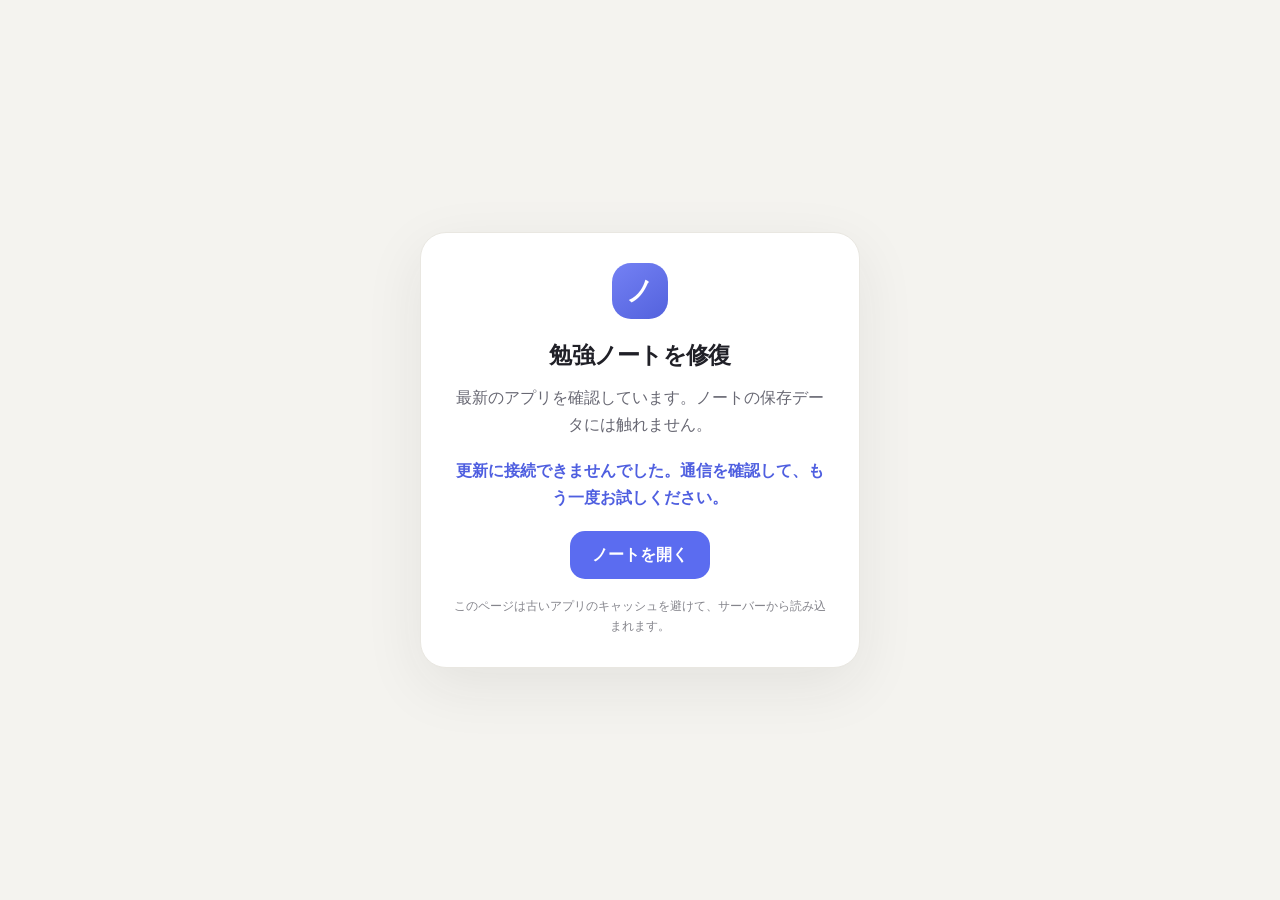
==== recover-v1.6.4.html @ 83680222 "v1.6.4: キャッシュに依存しない修復ページを追加 Co-Authored-By: Claude Opus 5.5 <noreply@anthropic.com>" ====
<!doctype html>
<html lang="ja">
<head>
  <meta charset="utf-8">
  <meta name="viewport" content="width=device-width,initial-scale=1,viewport-fit=cover">
  <meta name="theme-color" content="#f4f3ef">
  <title>勉強ノートの修復</title>
  <style>
    * { box-sizing: border-box; }
    body { min-height: 100vh; margin: 0; display: grid; place-items: center; padding: 24px; color: #202027; background: #f4f3ef; font: 16px/1.65 -apple-system, BlinkMacSystemFont, "Segoe UI", sans-serif; }
    main { width: min(440px, 100%); padding: 30px; border: 1px solid #e9e7e1; border-radius: 26px; background: #fff; box-shadow: 0 18px 60px #24242114; text-align: center; }
    .mark { width: 56px; height: 56px; display: grid; place-items: center; margin: 0 auto 18px; border-radius: 19px; color: #fff; background: linear-gradient(145deg, #7481f4, #5362dd); font-size: 27px; font-weight: 750; }
    h1 { margin: 0 0 10px; font-size: 23px; letter-spacing: -.03em; }
    p { margin: 0 0 20px; color: #686873; }
    #status { min-height: 28px; margin: 0 0 20px; color: #4f5fe0; font-weight: 650; }
    a { display: inline-flex; min-height: 48px; align-items: center; justify-content: center; padding: 0 22px; border-radius: 15px; color: #fff; background: #5b6cf0; font-weight: 700; text-decoration: none; }
    small { display: block; margin-top: 18px; color: #85858c; font-size: 12px; }
  </style>
</head>
<body>
  <main>
    <div class="mark" aria-hidden="true">ノ</div>
    <h1>勉強ノートを修復</h1>
    <p>最新のアプリを確認しています。ノートの保存データには触れません。</p>
    <div id="status" role="status" aria-live="polite">更新を確認中…</div>
    <a href="./index.html">ノートを開く</a>
    <small>このページは古いアプリのキャッシュを避けて、サーバーから読み込まれます。</small>
  </main>
  <script>
    (() => {
      const status = document.getElementById('status');
      let opening = false;
      const say = (message) => { status.textContent = message; };
      const openApp = () => {
        if (opening) return;
        opening = true;
        say('更新確認が完了しました。ノートを開いています…');
        setTimeout(() => location.replace('./index.html?recovered=' + Date.now()), 500);
      };
      const watchInstall = (worker) => {
        if (!worker) return;
        worker.addEventListener('statechange', () => {
          if (worker.state === 'installed') {
            say('修正版を適用しています…');
            worker.postMessage('skipWaiting');
          } else if (worker.state === 'activated') {
            openApp();
          } else if (worker.state === 'redundant' && !opening) {
            say('更新に失敗しました。通信状態を確認して、もう一度開いてください。');
          }
        });
      };
      if (!('serviceWorker' in navigator)) {
        say('このブラウザでは自動更新できません。Safariで開き直してください。');
        return;
      }
      navigator.serviceWorker.addEventListener('controllerchange', openApp);
      navigator.serviceWorker.register('./sw.js', { updateViaCache: 'none' }).then(async (registration) => {
        registration.addEventListener('updatefound', () => watchInstall(registration.installing));
        if (registration.installing) watchInstall(registration.installing);
        if (registration.waiting) {
          say('修正版を適用しています…');
          registration.waiting.postMessage('skipWaiting');
          return;
        }
        say('修正版を確認しています…');
        await registration.update();
        if (registration.waiting) {
          registration.waiting.postMessage('skipWaiting');
        } else if (registration.installing) {
          watchInstall(registration.installing);
        } else {
          openApp();
        }
      }).catch(() => say('更新に接続できませんでした。通信を確認して、もう一度お試しください。'));
    })();
  </script>
</body>
</html>
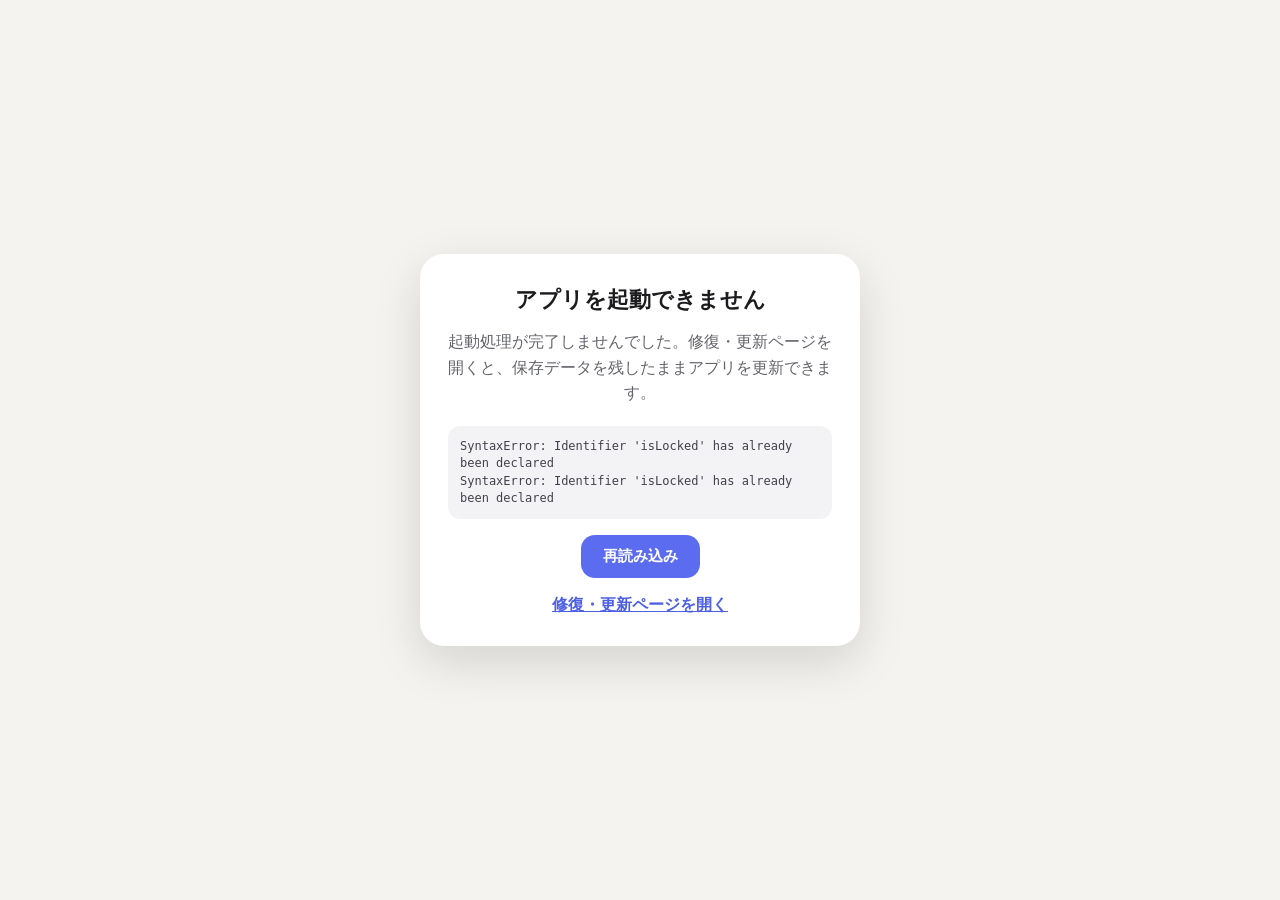
==== commit 485f62a6: "v1.6.5: 起動時の更新待ちとキャッシュ詰まりを修正 PDF 補助ファイルを必要時キャッシュに変更し、修復ページは古いアプリキャッシュのみ整理します。  Co-Authored-By: Claud" ====
--- a/recover-v1.6.4.html
+++ b/recover-v1.6.4.html
@@ -1,80 +1,2 @@
 <!doctype html>
-<html lang="ja">
-<head>
-  <meta charset="utf-8">
-  <meta name="viewport" content="width=device-width,initial-scale=1,viewport-fit=cover">
-  <meta name="theme-color" content="#f4f3ef">
-  <title>勉強ノートの修復</title>
-  <style>
-    * { box-sizing: border-box; }
-    body { min-height: 100vh; margin: 0; display: grid; place-items: center; padding: 24px; color: #202027; background: #f4f3ef; font: 16px/1.65 -apple-system, BlinkMacSystemFont, "Segoe UI", sans-serif; }
-    main { width: min(440px, 100%); padding: 30px; border: 1px solid #e9e7e1; border-radius: 26px; background: #fff; box-shadow: 0 18px 60px #24242114; text-align: center; }
-    .mark { width: 56px; height: 56px; display: grid; place-items: center; margin: 0 auto 18px; border-radius: 19px; color: #fff; background: linear-gradient(145deg, #7481f4, #5362dd); font-size: 27px; font-weight: 750; }
-    h1 { margin: 0 0 10px; font-size: 23px; letter-spacing: -.03em; }
-    p { margin: 0 0 20px; color: #686873; }
-    #status { min-height: 28px; margin: 0 0 20px; color: #4f5fe0; font-weight: 650; }
-    a { display: inline-flex; min-height: 48px; align-items: center; justify-content: center; padding: 0 22px; border-radius: 15px; color: #fff; background: #5b6cf0; font-weight: 700; text-decoration: none; }
-    small { display: block; margin-top: 18px; color: #85858c; font-size: 12px; }
-  </style>
-</head>
-<body>
-  <main>
-    <div class="mark" aria-hidden="true">ノ</div>
-    <h1>勉強ノートを修復</h1>
-    <p>最新のアプリを確認しています。ノートの保存データには触れません。</p>
-    <div id="status" role="status" aria-live="polite">更新を確認中…</div>
-    <a href="./index.html">ノートを開く</a>
-    <small>このページは古いアプリのキャッシュを避けて、サーバーから読み込まれます。</small>
-  </main>
-  <script>
-    (() => {
-      const status = document.getElementById('status');
-      let opening = false;
-      const say = (message) => { status.textContent = message; };
-      const openApp = () => {
-        if (opening) return;
-        opening = true;
-        say('更新確認が完了しました。ノートを開いています…');
-        setTimeout(() => location.replace('./index.html?recovered=' + Date.now()), 500);
-      };
-      const watchInstall = (worker) => {
-        if (!worker) return;
-        worker.addEventListener('statechange', () => {
-          if (worker.state === 'installed') {
-            say('修正版を適用しています…');
-            worker.postMessage('skipWaiting');
-          } else if (worker.state === 'activated') {
-            openApp();
-          } else if (worker.state === 'redundant' && !opening) {
-            say('更新に失敗しました。通信状態を確認して、もう一度開いてください。');
-          }
-        });
-      };
-      if (!('serviceWorker' in navigator)) {
-        say('このブラウザでは自動更新できません。Safariで開き直してください。');
-        return;
-      }
-      navigator.serviceWorker.addEventListener('controllerchange', openApp);
-      navigator.serviceWorker.register('./sw.js', { updateViaCache: 'none' }).then(async (registration) => {
-        registration.addEventListener('updatefound', () => watchInstall(registration.installing));
-        if (registration.installing) watchInstall(registration.installing);
-        if (registration.waiting) {
-          say('修正版を適用しています…');
-          registration.waiting.postMessage('skipWaiting');
-          return;
-        }
-        say('修正版を確認しています…');
-        await registration.update();
-        if (registration.waiting) {
-          registration.waiting.postMessage('skipWaiting');
-        } else if (registration.installing) {
-          watchInstall(registration.installing);
-        } else {
-          openApp();
-        }
-      }).catch(() => say('更新に接続できませんでした。通信を確認して、もう一度お試しください。'));
-    })();
-  </script>
-</body>
-</html>
-
+<html lang="ja"><head><meta charset="utf-8"><meta name="viewport" content="width=device-width,initial-scale=1"><meta http-equiv="refresh" content="0;url=./recover-v1.6.5.html"><title>勉強ノートの修復</title></head><body><p>新しい修復ページを開いています。<a href="./recover-v1.6.5.html">開かない場合はこちら</a></p><script>location.replace('./recover-v1.6.5.html');</script></body></html>
